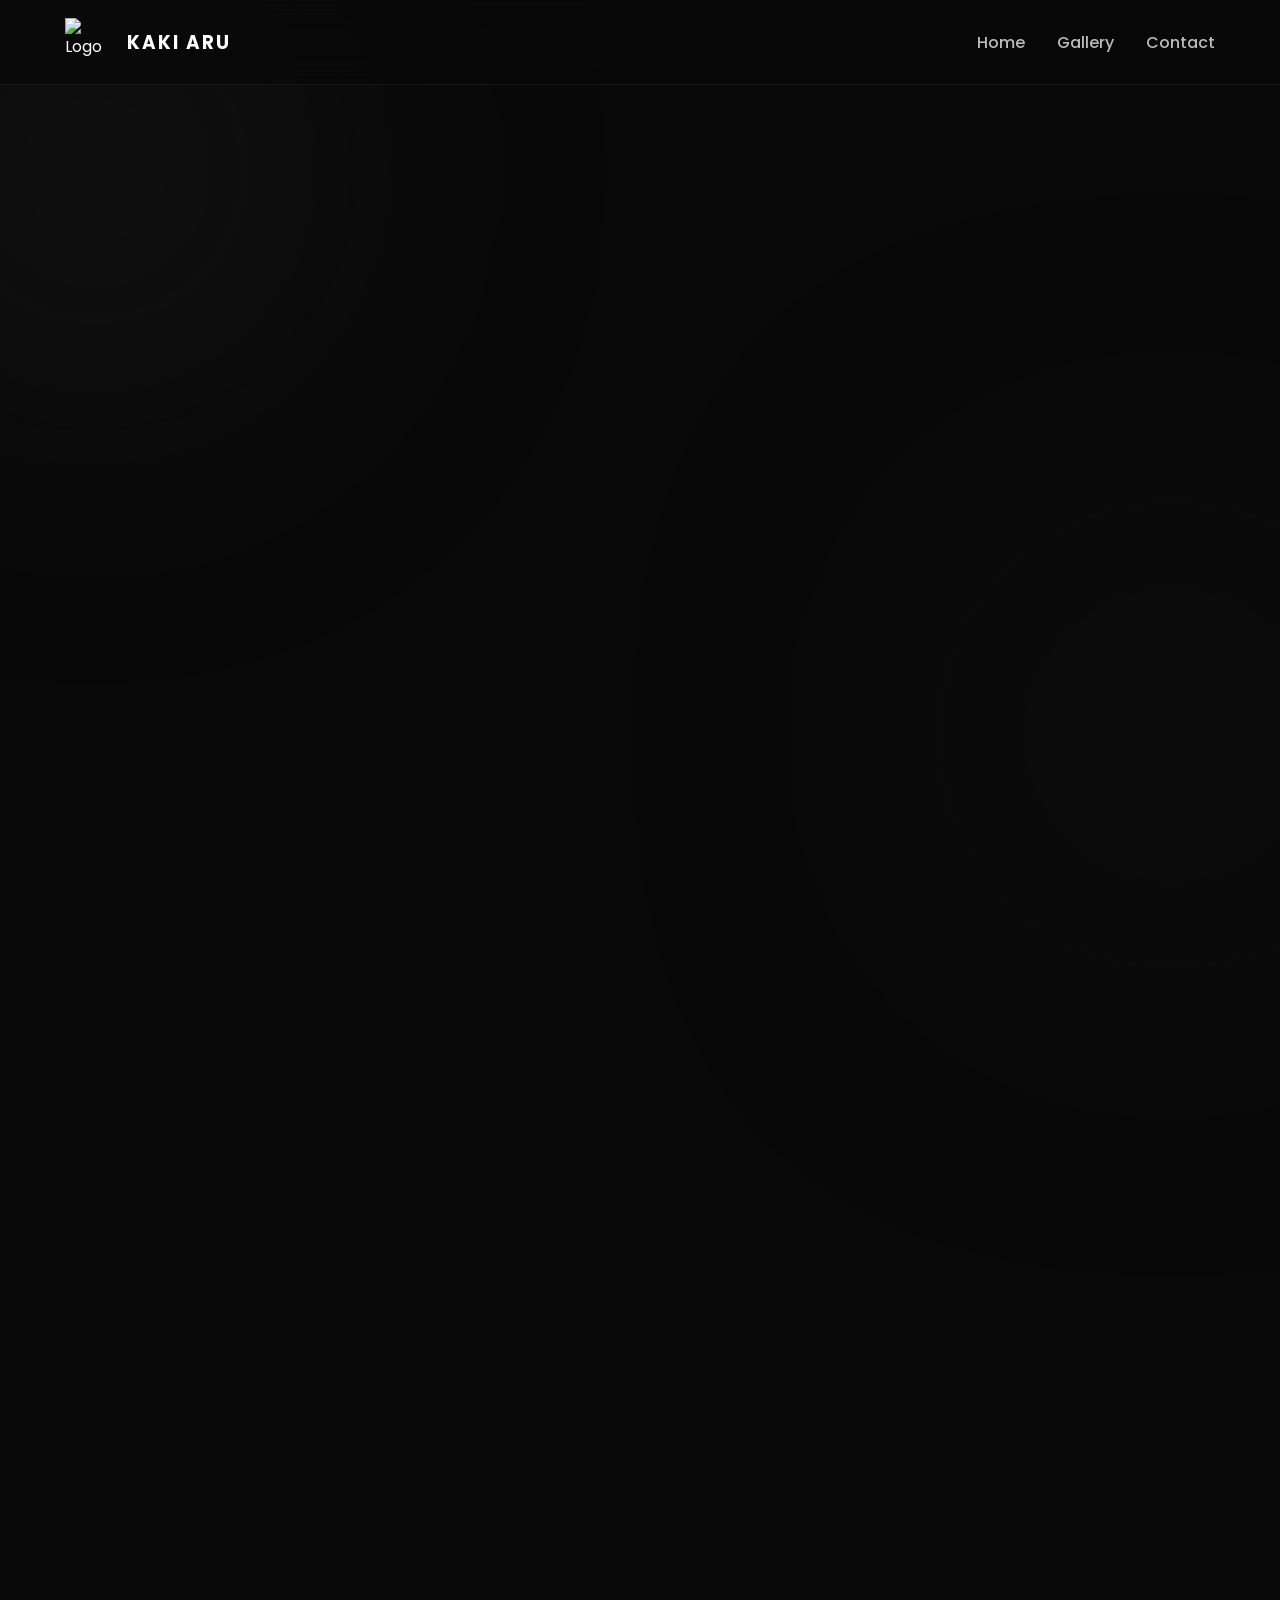
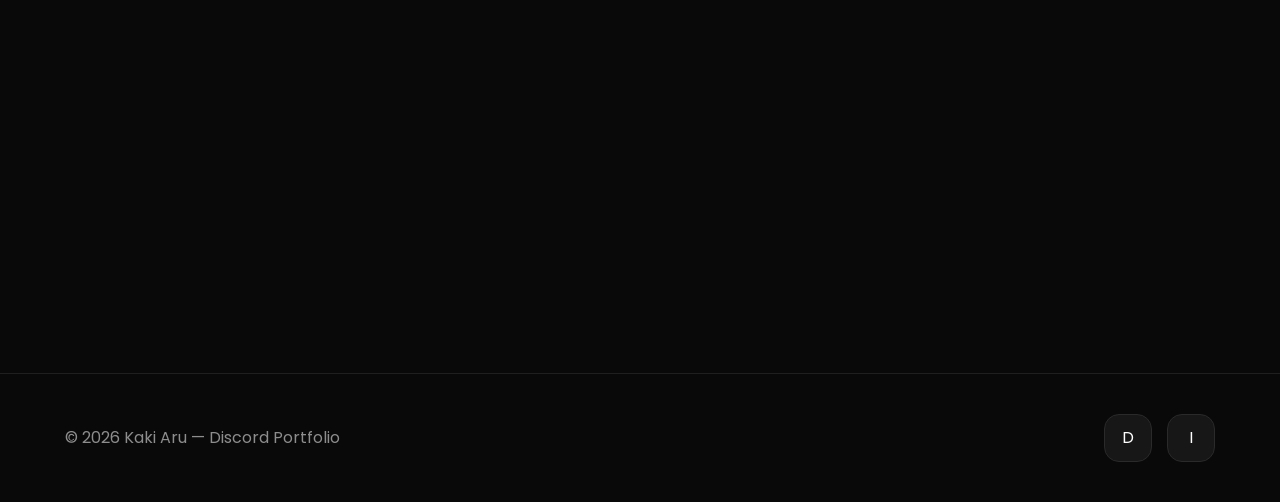
==== discord.html @ f6b3d379 "Create discord.html" ====
<!DOCTYPE html>
<html lang="en">

<head>

<meta charset="UTF-8">
<meta name="viewport" content="width=device-width, initial-scale=1.0">

<title>Discord Portfolio | Kaki Aru</title>

<link rel="stylesheet" href="style.css">

</head>

<body>

<!-- NAVBAR -->

<nav id="navbar">

<div class="container nav-wrapper">

<div class="logo-area">

<img src="assets/logo.png" alt="Logo">

<div class="logo-text">
KAKI ARU
</div>

</div>

<div class="nav-links">

<a href="index.html">Home</a>
<a href="#gallery">Gallery</a>
<a href="#contact">Contact</a>

</div>

<div class="menu-btn" id="menuBtn">
☰
</div>

</div>

</nav>

<!-- MOBILE MENU -->

<div class="mobile-menu" id="mobileMenu">

<a href="index.html">Home</a>
<a href="#gallery">Gallery</a>
<a href="#contact">Contact</a>

</div>

<!-- HERO -->

<section class="hero">

<div class="container hero-wrapper">

<div class="hero-content reveal">

<h1>
Discord Portfolio
</h1>

<h2>
Community Design & Server Organization
</h2>

<p>

A showcase of Discord communities featuring
organized layouts, reaction roles, onboarding systems,
dropdown menus and aesthetic embeds.

</p>

<div class="hero-buttons">

<a href="#gallery" class="btn">
✦ View Gallery
</a>

<a href="index.html" class="btn secondary">
◉ Back Home
</a>

</div>

</div>

<div class="hero-logo reveal">

<img src="assets/logo.png" alt="Logo">

</div>

</div>

</section>

<!-- GALLERY -->

<section id="gallery">

<div class="container">

<div class="section-header reveal">

<h2 class="section-title">
Server Showcase
</h2>

<p class="section-sub">

Examples of server organization,
reaction role systems, onboarding
and aesthetic layouts.

</p>

</div>

<div class="gallery">

<!-- IMAGE 1 -->

<div class="gallery-item reveal">

<img src="assets/discord1.jpg" alt="Discord Showcase">

<div class="gallery-overlay">

<div>

<h3>
Hand Edited Banners & Embeds
</h3>

<p>

Custom embeds and aesthetic onboarding visuals.

</p>

</div>

</div>

</div>

<!-- IMAGE 2 -->

<div class="gallery-item reveal">

<img src="assets/discord2.jpg" alt="Discord Showcase">

<div class="gallery-overlay">

<div>

<h3>
Reaction Roles
</h3>

<p>

Role selection systems configured with Carl-bot.

</p>

</div>

</div>

</div>

<!-- IMAGE 3 -->

<div class="gallery-item reveal">

<img src="assets/discord3.jpg" alt="Discord Showcase">

<div class="gallery-overlay">

<div>

<h3>
Dropdown Menus
</h3>

<p>

Clean role menus using Sapphire dropdown systems.

</p>

</div>

</div>

</div>

<!-- IMAGE 4 -->

<div class="gallery-item reveal">

<img src="assets/discord4.jpg" alt="Discord Showcase">

<div class="gallery-overlay">

<div>

<h3>
Aesthetic Channel Layout
</h3>

<p>

Minimal categorized layouts for communities.

</p>

</div>

</div>

</div>

<!-- IMAGE 5 -->

<div class="gallery-item reveal">

<img src="assets/discord5.jpg" alt="Discord Showcase">

<div class="gallery-overlay">

<div>

<h3>
Moderation Structure
</h3>

<p>

Private moderation workflow organization.

</p>

</div>

</div>

</div>

<!-- IMAGE 6 -->

<div class="gallery-item reveal">

<img src="assets/discord6.jpg" alt="Discord Showcase">

<div class="gallery-overlay">

<div>

<h3>
Professional Community Design
</h3>

<p>

Modern layouts focused on readability and UX.

</p>

</div>

</div>

</div>

</div>

</div>

</section>

<!-- CONTACT -->

<section id="contact">

<div class="container">

<div class="contact-card reveal">

<h3>
Interested In A Server Setup?
</h3>

<p>

Available for commissions involving
server organization, onboarding systems,
roles, permissions and branding.

</p>

<div class="contact-links">

<a href="https://discord.com/users/YOUR_DISCORD_ID"
target="_blank"
class="contact-link">

<div class="contact-icon">
D
</div>

Discord

</a>

<a href="https://instagram.com/YOUR_INSTAGRAM"
target="_blank"
class="contact-link">

<div class="contact-icon">
I
</div>

Instagram

</a>

</div>

</div>

</div>

</section>

<!-- FOOTER -->

<footer>

<div class="container footer-wrapper">

<div class="footer-left">

© 2026 Kaki Aru — Discord Portfolio

</div>

<div class="footer-right">

<a href="#" class="footer-social">
D
</a>

<a href="#" class="footer-social">
I
</a>

</div>

</div>

</footer>

<!-- LIGHTBOX -->

<div class="lightbox" id="lightbox">

<span class="lightbox-close" id="lightboxClose">
×
</span>

<img src="" alt="Preview" id="lightboxImg">

</div>

<script src="script.js"></script>

</body>
</html>
---- style.css ----
/* ===========================
   KAKI ARU PORTFOLIO
   style.css
=========================== */

@import url('https://fonts.googleapis.com/css2?family=Poppins:wght@300;400;500;600;700;800&display=swap');

:root{

--bg:#090909;
--surface:#111111;
--surface2:#171717;
--border:#2a2a2a;

--primary:#ffffff;
--secondary:#bdbdbd;

--accent:#7dd3fc;

--radius:22px;

--shadow:0 10px 40px rgba(0,0,0,.45);

}

*{
margin:0;
padding:0;
box-sizing:border-box;
}

html{

scroll-behavior:smooth;

}

body{

background:var(--bg);

font-family:'Poppins',sans-serif;

color:white;

overflow-x:hidden;

}

body::before{

content:"";

position:fixed;

left:-20%;

top:-20%;

width:700px;

height:700px;

background:radial-gradient(circle,#202020 0%,transparent 70%);

filter:blur(120px);

opacity:.5;

pointer-events:none;

z-index:-2;

}

body::after{

content:"";

position:fixed;

right:-15%;

bottom:-15%;

width:600px;

height:600px;

background:radial-gradient(circle,#181818 0%,transparent 70%);

filter:blur(140px);

opacity:.6;

pointer-events:none;

z-index:-2;

}

img{

max-width:100%;

display:block;

}

a{

text-decoration:none;

color:inherit;

}

.container{

width:min(1150px,92%);

margin:auto;

}

/* NAVBAR */

nav{

position:fixed;

top:0;

left:0;

width:100%;

z-index:999;

background:rgba(9,9,9,.72);

backdrop-filter:blur(18px);

border-bottom:1px solid rgba(255,255,255,.06);

transition:.35s;

}

.nav-scrolled{

background:rgba(9,9,9,.92);

}

.nav-wrapper{

display:flex;

align-items:center;

justify-content:space-between;

padding:18px 0;

}

.logo-area{

display:flex;

align-items:center;

gap:14px;

}

.logo-area img{

width:48px;

height:48px;

object-fit:contain;

}

.logo-text{

font-size:1.15rem;

font-weight:700;

letter-spacing:2px;

}

.nav-links{

display:flex;

gap:32px;

}

.nav-links a{

color:#bbbbbb;

transition:.25s;

font-weight:500;

}

.nav-links a:hover{

color:white;

}

/* HERO */

.hero{

min-height:100vh;

display:flex;

align-items:center;

}

.hero-wrapper{

display:grid;

grid-template-columns:1fr 1fr;

gap:70px;

align-items:center;

}

.hero-logo{

display:flex;

justify-content:center;

}

.hero-logo img{

width:320px;

filter:drop-shadow(0 0 30px rgba(255,255,255,.08));

animation:float 5s ease-in-out infinite;

}

@keyframes float{

0%{transform:translateY(0px);}

50%{transform:translateY(-12px);}

100%{transform:translateY(0px);}

}

.hero h1{

font-size:4.5rem;

font-weight:800;

line-height:1;

margin-bottom:20px;

}

.hero h2{

font-size:1.5rem;

font-weight:500;

color:#c8c8c8;

margin-bottom:22px;

}

.hero p{

color:#9c9c9c;

line-height:1.9;

font-size:1.05rem;

max-width:560px;

}

.hero-buttons{

margin-top:38px;

display:flex;

gap:18px;

flex-wrap:wrap;

}

.btn{

padding:15px 28px;

border-radius:18px;

border:1px solid var(--border);

background:#151515;

transition:.3s;

font-weight:600;

cursor:pointer;

display:inline-flex;

align-items:center;

gap:10px;

}

.btn:hover{

background:white;

color:black;

transform:translateY(-3px);

box-shadow:var(--shadow);

}

.btn.secondary{

background:transparent;

}

.stats{

display:grid;

grid-template-columns:repeat(3,1fr);

gap:18px;

margin-top:55px;

}

.stat{

background:#141414;

border:1px solid #262626;

padding:22px;

border-radius:18px;

text-align:center;

}

.stat h3{

font-size:2rem;

margin-bottom:6px;

}

.stat span{

color:#989898;

font-size:.95rem;

}

/* ===========================
   SERVICES
=========================== */

section{

padding:110px 0;

}

.section-header{

margin-bottom:60px;

}

.section-sub{

color:#8f8f8f;

margin-top:12px;

line-height:1.8;

max-width:650px;

}

.section-title{

font-size:2.6rem;

font-weight:700;

letter-spacing:1px;

}

.services-grid{

display:grid;

grid-template-columns:repeat(auto-fit,minmax(280px,1fr));

gap:28px;

}

.service-card{

background:linear-gradient(
180deg,
rgba(255,255,255,.03),
rgba(255,255,255,.01)
);

border:1px solid rgba(255,255,255,.06);

padding:38px;

border-radius:var(--radius);

transition:.35s;

position:relative;

overflow:hidden;

}

.service-card::before{

content:"";

position:absolute;

top:0;

left:-100%;

width:100%;

height:100%;

background:linear-gradient(
90deg,
transparent,
rgba(255,255,255,.04),
transparent
);

transition:.7s;

}

.service-card:hover::before{

left:100%;

}

.service-card:hover{

transform:translateY(-8px);

border-color:#3d3d3d;

box-shadow:var(--shadow);

}

.service-icon{

width:64px;

height:64px;

border-radius:18px;

display:flex;

align-items:center;

justify-content:center;

background:#1b1b1b;

font-size:1.5rem;

margin-bottom:24px;

border:1px solid #2d2d2d;

}

.service-card h3{

font-size:1.35rem;

margin-bottom:14px;

}

.service-card p{

color:#a3a3a3;

line-height:1.9;

}

/* ===========================
   ABOUT
=========================== */

.about{

display:grid;

grid-template-columns:1fr 1fr;

gap:60px;

align-items:center;

}

.about-box{

background:#121212;

padding:40px;

border-radius:var(--radius);

border:1px solid #242424;

}

.about-box p{

line-height:1.95;

color:#a5a5a5;

margin-bottom:20px;

}

.skills{

display:flex;

flex-wrap:wrap;

gap:14px;

margin-top:24px;

}

.skill{

padding:12px 18px;

border-radius:999px;

background:#1a1a1a;

border:1px solid #2d2d2d;

font-size:.95rem;

color:#cfcfcf;

}

/* ===========================
   PORTFOLIO
=========================== */

.portfolio-grid{

display:grid;

grid-template-columns:repeat(auto-fit,minmax(340px,1fr));

gap:30px;

}

.portfolio-card{

background:#121212;

border:1px solid #232323;

border-radius:28px;

overflow:hidden;

transition:.35s;

position:relative;

}

.portfolio-card:hover{

transform:translateY(-10px);

box-shadow:var(--shadow);

border-color:#3c3c3c;

}

.portfolio-image{

height:250px;

overflow:hidden;

}

.portfolio-image img{

width:100%;

height:100%;

object-fit:cover;

transition:.6s;

}

.portfolio-card:hover img{

transform:scale(1.06);

}

.portfolio-content{

padding:32px;

}

.portfolio-content h3{

font-size:1.4rem;

margin-bottom:14px;

}

.portfolio-content p{

color:#a5a5a5;

line-height:1.85;

margin-bottom:26px;

}

.portfolio-tags{

display:flex;

flex-wrap:wrap;

gap:10px;

margin-bottom:24px;

}

.portfolio-tags span{

padding:10px 15px;

background:#1a1a1a;

border:1px solid #2c2c2c;

border-radius:999px;

font-size:.85rem;

color:#bfbfbf;

}

/* ===========================
   GALLERY
=========================== */

.gallery{

display:grid;

grid-template-columns:repeat(auto-fit,minmax(350px,1fr));

gap:28px;

}

.gallery-item{

position:relative;

overflow:hidden;

border-radius:24px;

border:1px solid #262626;

cursor:pointer;

background:#111;

}

.gallery-item img{

width:100%;

height:100%;

object-fit:cover;

transition:.6s;

}

.gallery-item:hover img{

transform:scale(1.05);

}

.gallery-overlay{

position:absolute;

inset:0;

background:linear-gradient(
180deg,
transparent,
rgba(0,0,0,.75)
);

display:flex;

align-items:flex-end;

padding:28px;

opacity:0;

transition:.35s;

}

.gallery-item:hover .gallery-overlay{

opacity:1;

}

.gallery-overlay h3{

font-size:1.2rem;

margin-bottom:8px;

}

.gallery-overlay p{

font-size:.95rem;

color:#cfcfcf;

line-height:1.7;

}

/* ===========================
   LIGHTBOX
=========================== */

.lightbox{

position:fixed;

inset:0;

background:rgba(0,0,0,.88);

display:flex;

align-items:center;

justify-content:center;

z-index:9999;

opacity:0;

pointer-events:none;

transition:.35s;

padding:30px;

}

.lightbox.active{

opacity:1;

pointer-events:auto;

}

.lightbox img{

max-width:95%;

max-height:90vh;

border-radius:18px;

border:1px solid #333;

}

.lightbox-close{

position:absolute;

top:30px;

right:40px;

font-size:2rem;

cursor:pointer;

color:white;

}

```css id="2v1s0m"
/* ===========================
   CONTACT
=========================== */

.contact-wrapper{

display:grid;

grid-template-columns:1fr 1fr;

gap:35px;

}

.contact-card{

background:#121212;

border:1px solid #252525;

border-radius:28px;

padding:42px;

}

.contact-card h3{

font-size:1.7rem;

margin-bottom:18px;

}

.contact-card p{

color:#a6a6a6;

line-height:1.9;

margin-bottom:28px;

}

.contact-links{

display:flex;

flex-wrap:wrap;

gap:18px;

margin-top:25px;

}

.contact-link{

display:flex;

align-items:center;

gap:14px;

padding:15px 22px;

background:#181818;

border:1px solid #2d2d2d;

border-radius:18px;

transition:.3s;

font-weight:500;

}

.contact-link:hover{

background:white;

color:black;

transform:translateY(-4px);

}

.contact-icon{

width:42px;

height:42px;

border-radius:14px;

background:#202020;

display:flex;

align-items:center;

justify-content:center;

font-size:1.1rem;

}

/* ===========================
   TIMELINE
=========================== */

.timeline{

position:relative;

padding-left:40px;

}

.timeline::before{

content:"";

position:absolute;

left:10px;

top:0;

width:2px;

height:100%;

background:#2b2b2b;

}

.timeline-item{

position:relative;

margin-bottom:45px;

}

.timeline-dot{

position:absolute;

left:-37px;

top:5px;

width:18px;

height:18px;

border-radius:50%;

background:white;

box-shadow:0 0 15px rgba(255,255,255,.5);

}

.timeline-content{

background:#141414;

border:1px solid #262626;

padding:28px;

border-radius:20px;

}

.timeline-content h4{

margin-bottom:10px;

font-size:1.2rem;

}

.timeline-content span{

display:block;

margin-bottom:12px;

color:#8f8f8f;

font-size:.9rem;

}

.timeline-content p{

color:#aaaaaa;

line-height:1.8;

}

/* ===========================
   FOOTER
=========================== */

footer{

padding:40px 0;

border-top:1px solid #1f1f1f;

margin-top:80px;

}

.footer-wrapper{

display:flex;

justify-content:space-between;

align-items:center;

gap:20px;

flex-wrap:wrap;

}

.footer-left{

color:#8d8d8d;

}

.footer-right{

display:flex;

gap:15px;

}

.footer-social{

width:48px;

height:48px;

border-radius:15px;

display:flex;

align-items:center;

justify-content:center;

background:#171717;

border:1px solid #2a2a2a;

transition:.3s;

}

.footer-social:hover{

background:white;

color:black;

transform:translateY(-4px);

}

/* ===========================
   REVEAL ANIMATIONS
=========================== */

.reveal{

opacity:0;

transform:translateY(40px);

transition:1s;

}

.reveal.active{

opacity:1;

transform:translateY(0);

}

/* ===========================
   MOBILE NAV
=========================== */

.menu-btn{

display:none;

width:52px;

height:52px;

border-radius:16px;

background:#151515;

border:1px solid #2c2c2c;

cursor:pointer;

align-items:center;

justify-content:center;

font-size:1.4rem;

}

.mobile-menu{

position:fixed;

top:0;

right:-100%;

width:280px;

height:100vh;

background:#101010;

z-index:99999;

padding:90px 35px;

transition:.4s;

border-left:1px solid #262626;

}

.mobile-menu.active{

right:0;

}

.mobile-menu a{

display:block;

margin-bottom:28px;

font-size:1.1rem;

color:#d0d0d0;

}

/* ===========================
   RESPONSIVE
=========================== */

@media(max-width:980px){

.hero-wrapper{

grid-template-columns:1fr;

text-align:center;

}

.hero-logo{

order:-1;

}

.hero p{

margin:auto;

}

.hero-buttons{

justify-content:center;

}

.stats{

grid-template-columns:1fr;

}

.about{

grid-template-columns:1fr;

}

.contact-wrapper{

grid-template-columns:1fr;

}

.hero h1{

font-size:3.5rem;

}

.gallery{

grid-template-columns:1fr;

}

}

@media(max-width:768px){

.nav-links{

display:none;

}

.menu-btn{

display:flex;

}

.hero{

padding-top:120px;

padding-bottom:70px;

}

.hero h1{

font-size:2.8rem;

}

.hero h2{

font-size:1.2rem;

}

.section-title{

font-size:2rem;

}

.portfolio-grid{

grid-template-columns:1fr;

}

.services-grid{

grid-template-columns:1fr;

}

.gallery{

grid-template-columns:1fr;

}

.footer-wrapper{

flex-direction:column;

text-align:center;

}

.contact-card{

padding:30px;

}

.timeline{

padding-left:25px;

}

.timeline-dot{

left:-23px;

}

}

@media(max-width:500px){

.hero-logo img{

width:240px;

}

.hero h1{

font-size:2.2rem;

}

.btn{

width:100%;

justify-content:center;

}

.portfolio-content{

padding:24px;

}

.service-card{

padding:28px;

}

}

/* ===========================
   SCROLLBAR
=========================== */

::-webkit-scrollbar{

width:10px;

}

::-webkit-scrollbar-track{

background:#111;

}

::-webkit-scrollbar-thumb{

background:#2b2b2b;

border-radius:999px;

}

::-webkit-scrollbar-thumb:hover{

background:#3d3d3d;

}
```
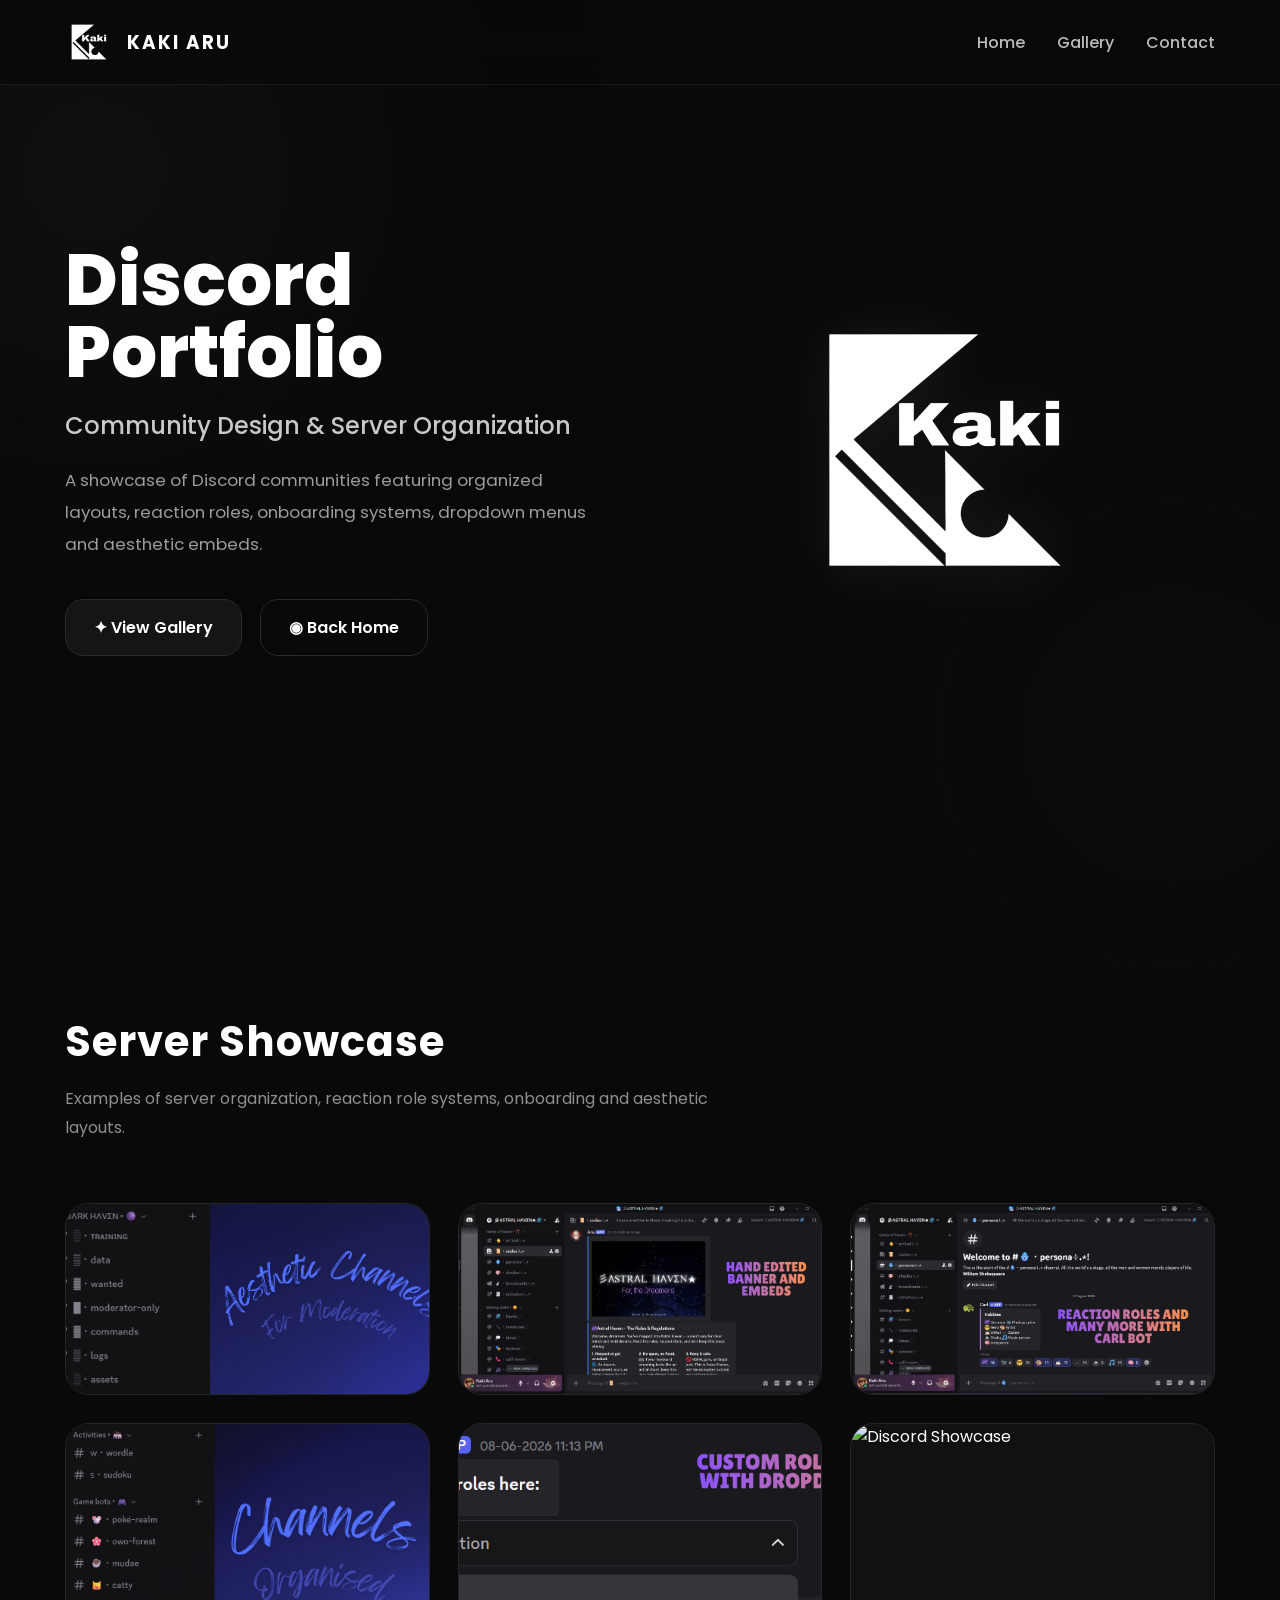
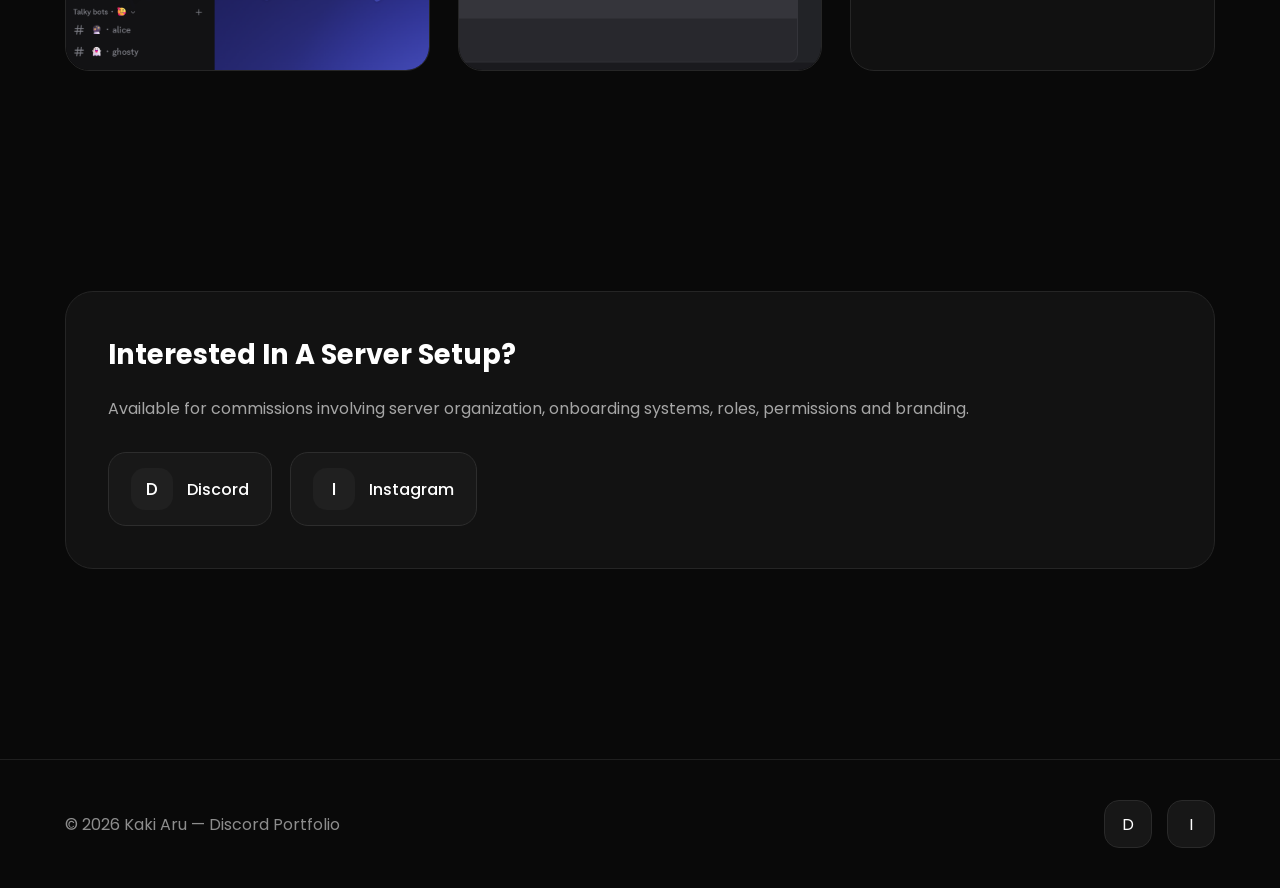
==== commit 2ddb2cb3: "Update discord.html" ====
--- a/discord.html
+++ b/discord.html
@@ -132,7 +132,7 @@
 
 <div class="gallery-item reveal">
 
-<img src="assets/discord1.jpg" alt="Discord Showcase">
+<img src="assets/discord1.png" alt="Discord Showcase">
 
 <div class="gallery-overlay">
 
@@ -158,7 +158,7 @@
 
 <div class="gallery-item reveal">
 
-<img src="assets/discord2.jpg" alt="Discord Showcase">
+<img src="assets/discord2.png" alt="Discord Showcase">
 
 <div class="gallery-overlay">
 
@@ -184,7 +184,7 @@
 
 <div class="gallery-item reveal">
 
-<img src="assets/discord3.jpg" alt="Discord Showcase">
+<img src="assets/discord3.png" alt="Discord Showcase">
 
 <div class="gallery-overlay">
 
@@ -210,7 +210,7 @@
 
 <div class="gallery-item reveal">
 
-<img src="assets/discord4.jpg" alt="Discord Showcase">
+<img src="assets/discord4.png" alt="Discord Showcase">
 
 <div class="gallery-overlay">
 
@@ -236,7 +236,7 @@
 
 <div class="gallery-item reveal">
 
-<img src="assets/discord5.jpg" alt="Discord Showcase">
+<img src="assets/discord5.png" alt="Discord Showcase">
 
 <div class="gallery-overlay">
 
@@ -262,7 +262,7 @@
 
 <div class="gallery-item reveal">
 
-<img src="assets/discord6.jpg" alt="Discord Showcase">
+<img src="assets/discord6.png" alt="Discord Showcase">
 
 <div class="gallery-overlay">
 
@@ -312,7 +312,7 @@
 
 <div class="contact-links">
 
-<a href="https://discord.com/users/YOUR_DISCORD_ID"
+<a href="https://discord.com/users/kaki_aru"
 target="_blank"
 class="contact-link">
 
@@ -324,7 +324,7 @@
 
 </a>
 
-<a href="https://instagram.com/YOUR_INSTAGRAM"
+<a href="https://instagram.com/SAD_WIC_LWU"
 target="_blank"
 class="contact-link">
 
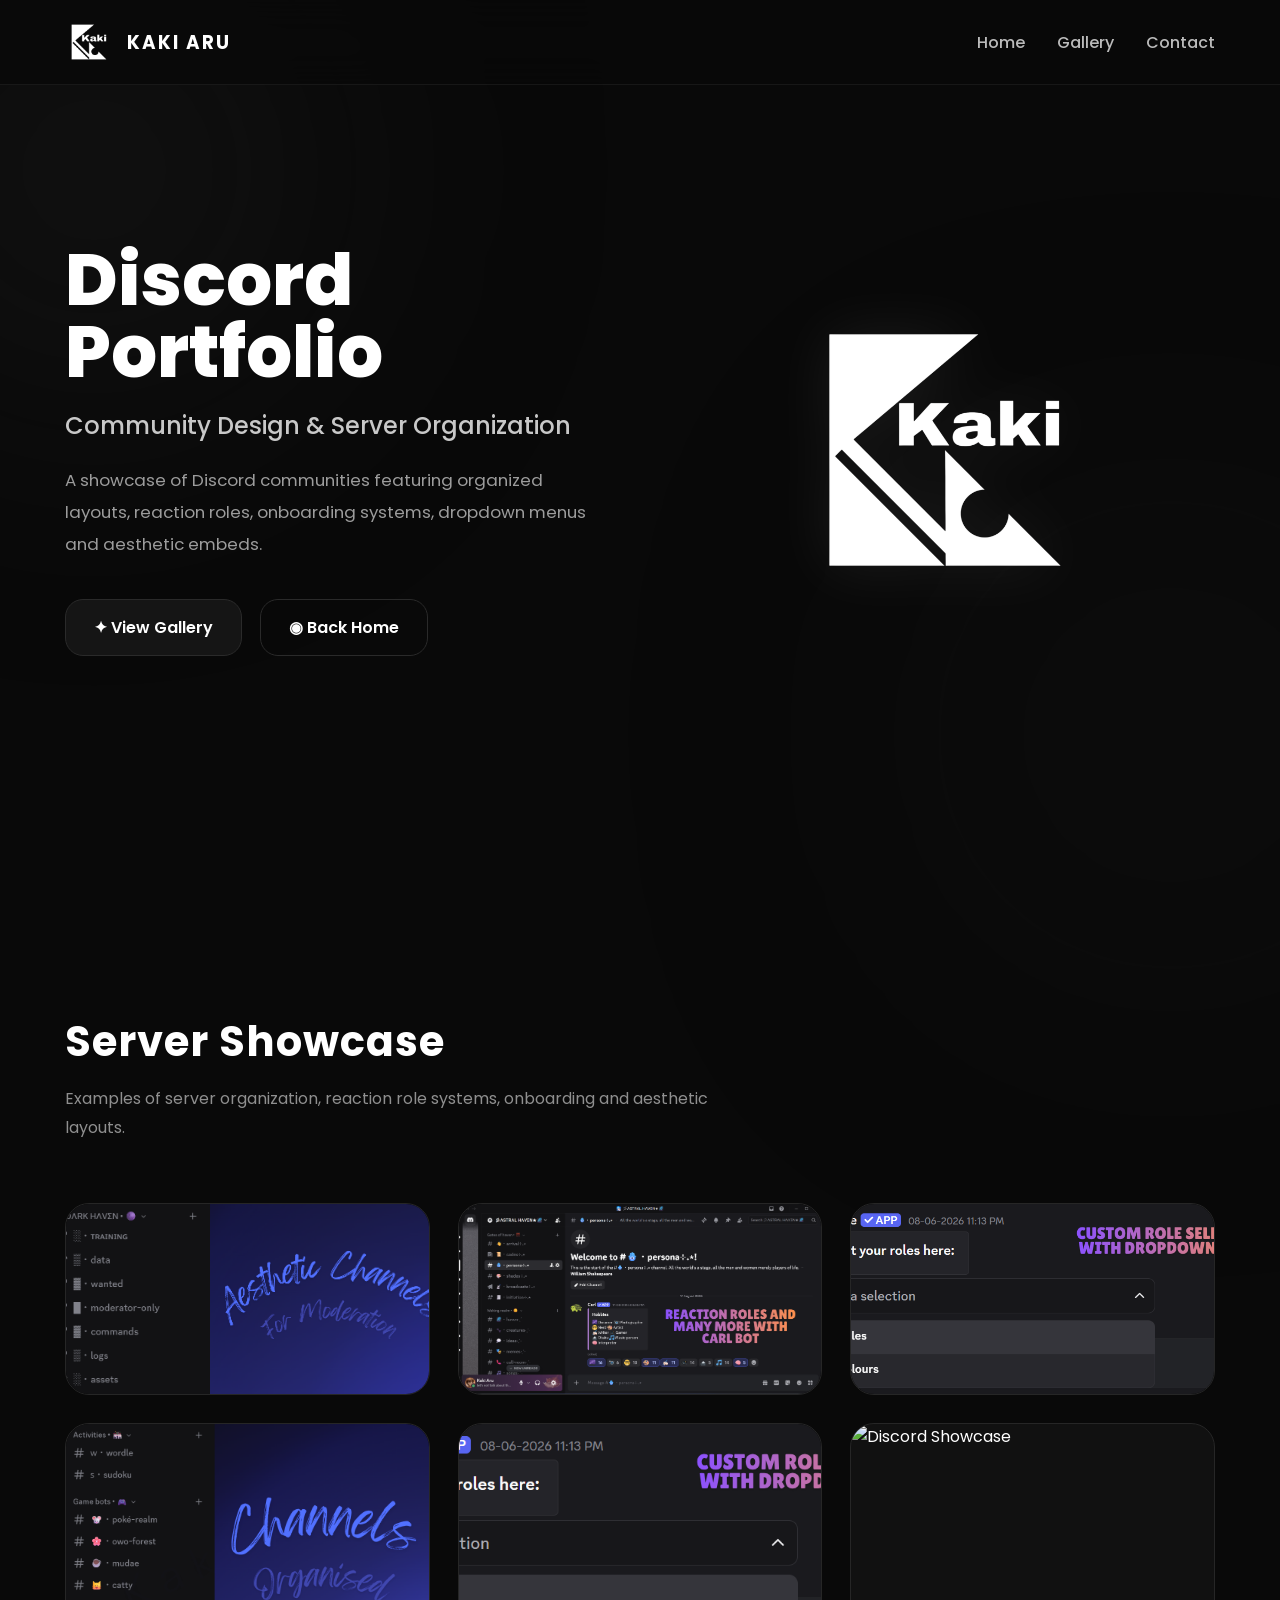
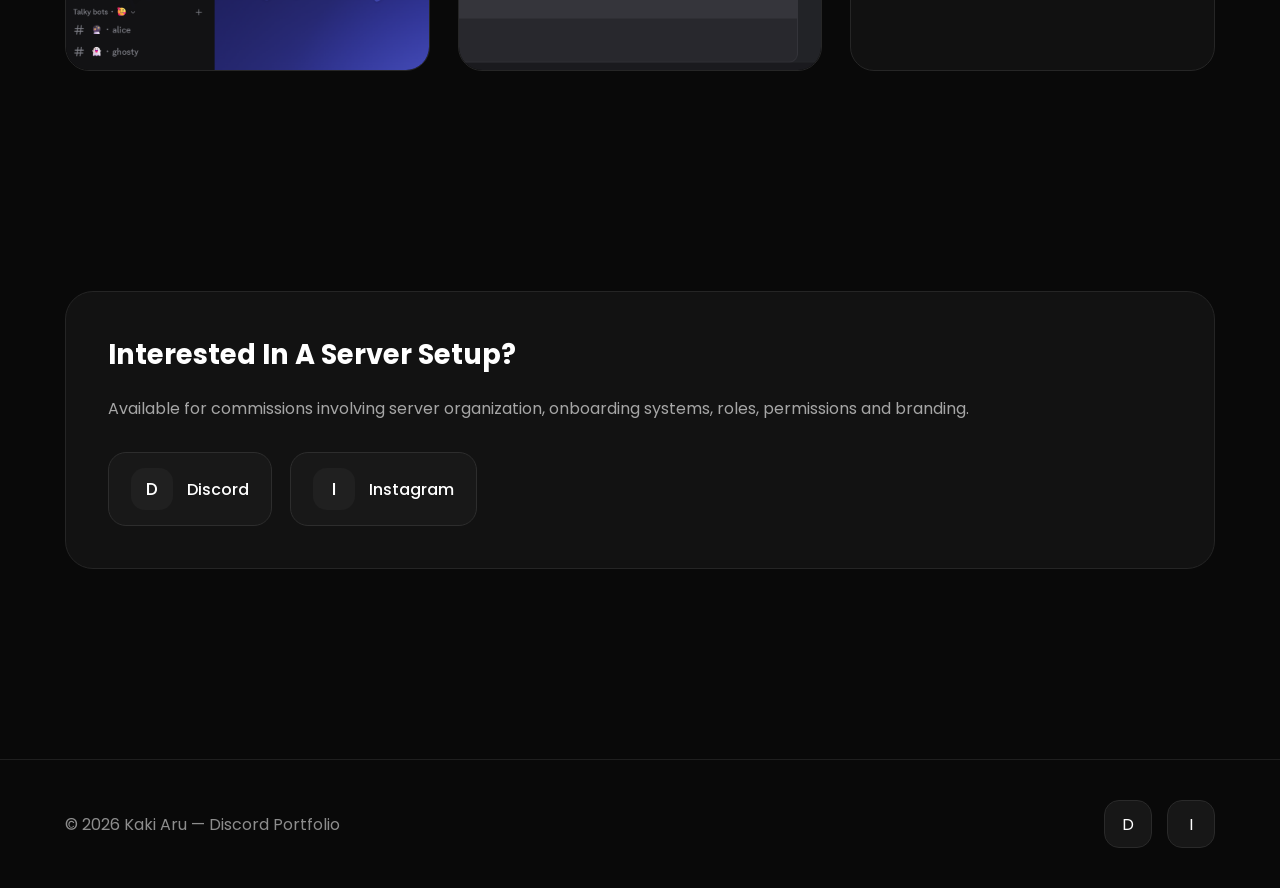
==== commit 0d1479e8: "Update discord.html" ====
--- a/discord.html
+++ b/discord.html
@@ -139,116 +139,116 @@
 <div>
 
 <h3>
+Moderation Structure
+</h3>
+
+<p>
+
+Private moderation workflow organization.
+  
+</p>
+
+</div>
+
+</div>
+
+</div>
+
+<!-- IMAGE 2 -->
+
+<div class="gallery-item reveal">
+
+<img src="assets/discord3.png" alt="Discord Showcase">
+
+<div class="gallery-overlay">
+
+<div>
+
+<h3>
+Reaction Roles
+</h3>
+
+<p>
+
+Role selection systems configured with Carl-bot.
+
+</p>
+
+</div>
+
+</div>
+
+</div>
+
+<!-- IMAGE 3 -->
+
+<div class="gallery-item reveal">
+
+<img src="assets/discord5.png" alt="Discord Showcase">
+
+<div class="gallery-overlay">
+
+<div>
+
+<h3>
+Dropdown Menus
+</h3>
+
+<p>
+
+Clean role menus using Sapphire dropdown systems.
+
+</p>
+
+</div>
+
+</div>
+
+</div>
+
+<!-- IMAGE 4 -->
+
+<div class="gallery-item reveal">
+
+<img src="assets/discord4.png" alt="Discord Showcase">
+
+<div class="gallery-overlay">
+
+<div>
+
+<h3>
+Aesthetic Channel Layout
+</h3>
+
+<p>
+
+Minimal categorized layouts for communities.
+
+</p>
+
+</div>
+
+</div>
+
+</div>
+
+<!-- IMAGE 5 -->
+
+<div class="gallery-item reveal">
+
+<img src="assets/discord5.png" alt="Discord Showcase">
+
+<div class="gallery-overlay">
+
+<div>
+
+<h3>
 Hand Edited Banners & Embeds
 </h3>
 
 <p>
 
 Custom embeds and aesthetic onboarding visuals.
-
-</p>
-
-</div>
-
-</div>
-
-</div>
-
-<!-- IMAGE 2 -->
-
-<div class="gallery-item reveal">
-
-<img src="assets/discord2.png" alt="Discord Showcase">
-
-<div class="gallery-overlay">
-
-<div>
-
-<h3>
-Reaction Roles
-</h3>
-
-<p>
-
-Role selection systems configured with Carl-bot.
-
-</p>
-
-</div>
-
-</div>
-
-</div>
-
-<!-- IMAGE 3 -->
-
-<div class="gallery-item reveal">
-
-<img src="assets/discord3.png" alt="Discord Showcase">
-
-<div class="gallery-overlay">
-
-<div>
-
-<h3>
-Dropdown Menus
-</h3>
-
-<p>
-
-Clean role menus using Sapphire dropdown systems.
-
-</p>
-
-</div>
-
-</div>
-
-</div>
-
-<!-- IMAGE 4 -->
-
-<div class="gallery-item reveal">
-
-<img src="assets/discord4.png" alt="Discord Showcase">
-
-<div class="gallery-overlay">
-
-<div>
-
-<h3>
-Aesthetic Channel Layout
-</h3>
-
-<p>
-
-Minimal categorized layouts for communities.
-
-</p>
-
-</div>
-
-</div>
-
-</div>
-
-<!-- IMAGE 5 -->
-
-<div class="gallery-item reveal">
-
-<img src="assets/discord5.png" alt="Discord Showcase">
-
-<div class="gallery-overlay">
-
-<div>
-
-<h3>
-Moderation Structure
-</h3>
-
-<p>
-
-Private moderation workflow organization.
 
 </p>
 
